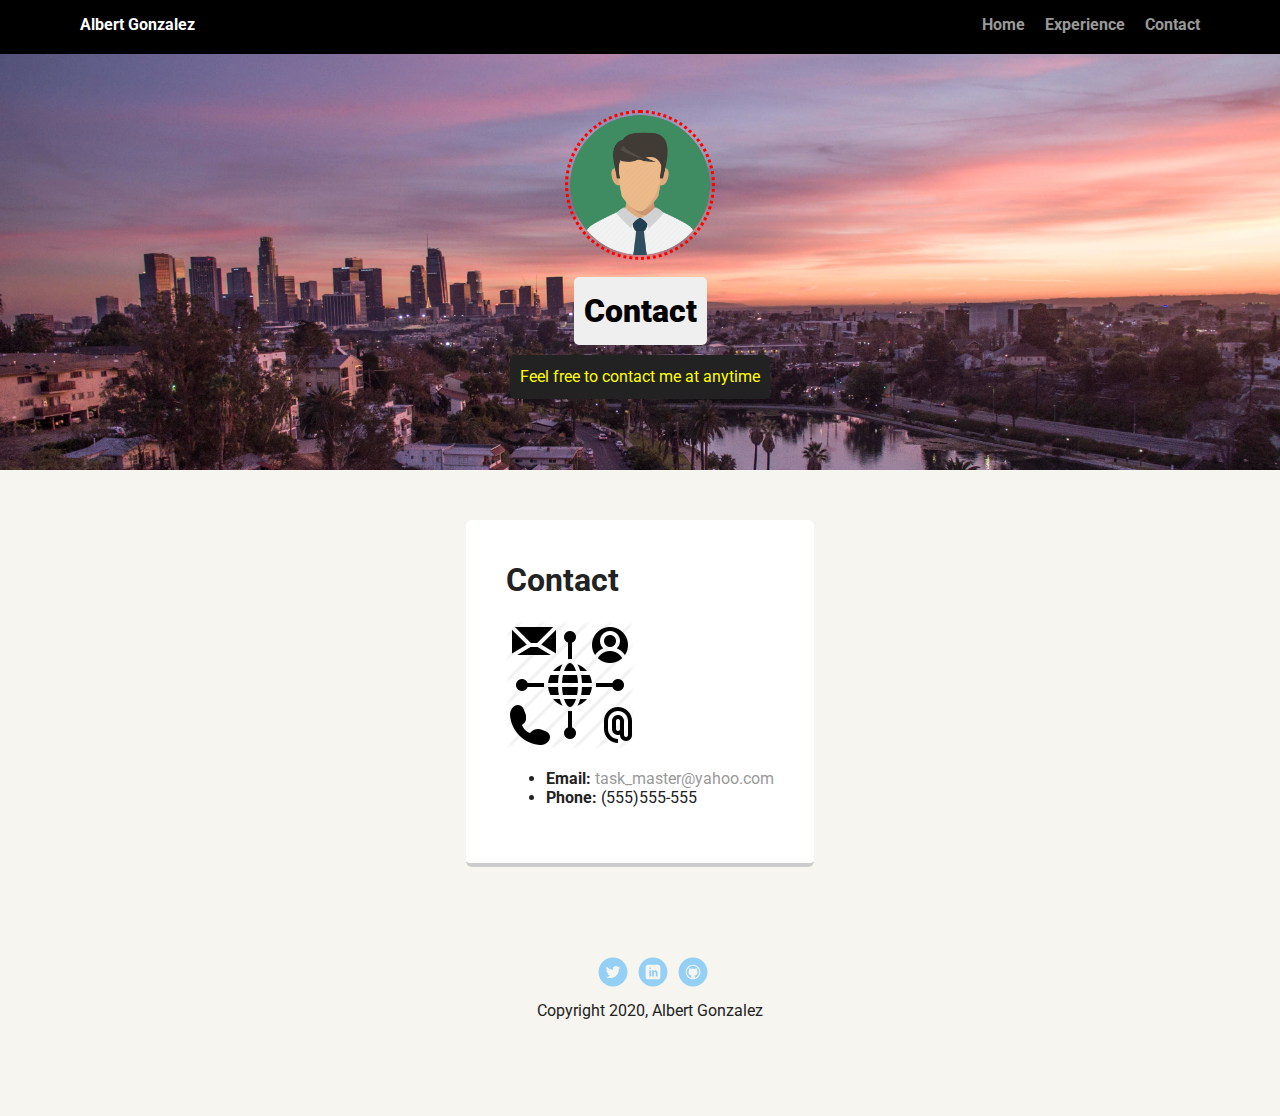
==== contact.html @ 724cc231 "Initial commit" ====
<!doctype html>
<html lang="en">
<head>
  <meta charset="utf-8">
  <title>Albert Gonzalez Profile</title>
  <meta name="viewport" content="width=device-width, initial-scale=1.0">
  <link rel="stylesheet" href="styles.css">
  <link href="https://fonts.googleapis.com/css?family=Muli%7CRoboto:400,300,500,700,900" rel="stylesheet"></head>
  <body>

    <div class="main-nav">
        <ul class="nav">
          <li class="name">Albert Gonzalez</li>
          <li><a href="index.html">Home</a></li>
          <li><a href="experience.html">Experience</a></li>
          <li><a href="contact.html">Contact</a></li>
        </ul>
    </div>

    <header>
      <img src="images/man.png" alt="Alberts Home Town" class="profile-image">
      <h1 class="tag name"><b>Contact</b></h1>
      <p class="tag location">Feel free to contact me at anytime</p>
    </header>


      <main class="flex">
        <section class="card">
          <h1>Contact</h1>
          <img src="images/contact.png" alt="contacts">
        <ul class="contact">
          <li><b>Email:</b><a href="mailto: task_master@yahoo.com"> task_master@yahoo.com</a></li>
          <li><b>Phone:</b> (555)555-555</li>
        </ul>
        </section> 

    </main>
    <footer>
      <ul>
        <li><a href="https://twitter.com/explore" class="social twitter">Twitter</a></li>
        <li><a href="https://www.linkedin.com/in/albert-gonzalez-a2baa3183/" class="social linkedin">LinkedIn</a></li>
        <li><a href="https://github.com/owlbeartoe" class="social github">Github</a></li>
      </ul>
      <p class="copyright">Copyright 2020, Albert Gonzalez</p>
    </footer>
  </body>
  </html>
---- styles.css ----
/* Global Layout Set-up */
* { 
  box-sizing: border-box;
}
  
body {
  margin: 0;
  padding: 0;
  text-align: center;
  font-family: 'Roboto', sans-serif;
  color: #222;
  background: #f7f5f0;
}
/* Link Styles */

a {
  text-decoration: none;
  color: #999;
}
a:hover {
  color: #6633ff;
}

/* Section Styles */

.main-nav {
  width: 100%;
  background: black;
  min-height: 30px;
  padding: 10px;
  position: fixed;
  text-align: center;
}
.nav {
  display: flex;
  justify-content: space-around;
  font-weight: 700;
  list-style-type: none;
  margin: 0 auto;
  padding: 0;
}

.nav .name {
    display: block;
    margin-right: auto;
    color: white;
}
.nav li {
  padding: 5px 10px 10px 10px;
}
.nav a {
  transition: all .5s;
}
.nav a:hover {
  color: red;
}

header {
  text-align: center;
  background: url('images/losangeles.jpg') no-repeat top center ;
  background-size: cover;
  overflow: hidden;
  padding-top: 60px;
}
header {
  line-height: 1.5;
}
header .profile-image {
  margin-top: 50px;
  width: 150px;
  height: 150px;
  border-radius: 100%;
  border: 3px dotted red;
  transition: all .5s;
}
header .profile-image:hover {
  transform: scale(1.3) rotate(-360deg);
  border: green;
}
.tag {
  background-color: #efefef;
  color: black;
  padding: 10px;
  border-radius: 5px;
  display: table;
  margin: 10px auto;
} 
.learning-image{
  border-radius: 50px;
}
.location {
  background-color: #222;
  color: yellow;
}
.card {
  margin: 30px;
  padding: 20px 40px 40px;
  max-width: 500px;
  text-align: left;
  background: #fff;
  border-bottom: 4px solid #ccc;
  border-radius: 6px;
  transition: all .5s;
}
.card:hover {
  border-color: #ff0310c5;
}

ul.skills {
  padding: 0;
  text-align: center;
}

.skills li {
  border-radius: 6px;
  display: inline-block;
  background: #ff9904;
  color: white;
  padding: 5px 10px;
  margin: 2px;
}

.skills li:nth-child(odd) {
  background: #0399ff;
}

footer {
  width: 100%;
  min-height: 30px;
  padding: 20px 0 40px 20px;
}

footer .copyright {
  top: -8px;
  font-size: .75em;
}

footer ul {
  list-style-type: none;
  margin: 0;
  padding: 0;
}

footer ul li {
  display: inline-block;
}

a.social {
  display: inline-block;
  text-indent: -9999px;
  margin-left: 5px;
  width: 30px;
  height: 30px;
  background-size: 30px 30px;
  opacity: .4;
  transition: all .5s;
}
a.twitter {
  background-image: url(images/twitter.svg);
}
a.linkedin {
  background-image: url(images/linkedin.svg);
}
a.github {
  background-image: url(images/github.svg);
}
a.social:hover {
  opacity: 1;
}
.clearfix {
  clear: both;
}



/* Styles for larger screens */
@media screen and (min-width: 720px) {
  
  .flex {
      display: -ms-flexbox;      /* TWEENER - IE 10 */
      display: flex; 
      max-width: 1200px;
      -ms-flex-pack: distribute;
      justify-content: space-around;
      margin: 0 auto;
  }

  header {
    min-height: 470px;
  }

  .nav {
    max-width: 1200px;
    padding: 0 30px;
  }


  main {
    padding-top: 20px;
  }

  main p {
    line-height: 1.6em;
  }

  footer {
    font-size: 1.3em;
    max-width: 1200px;
    margin: 40px auto;
  }

}
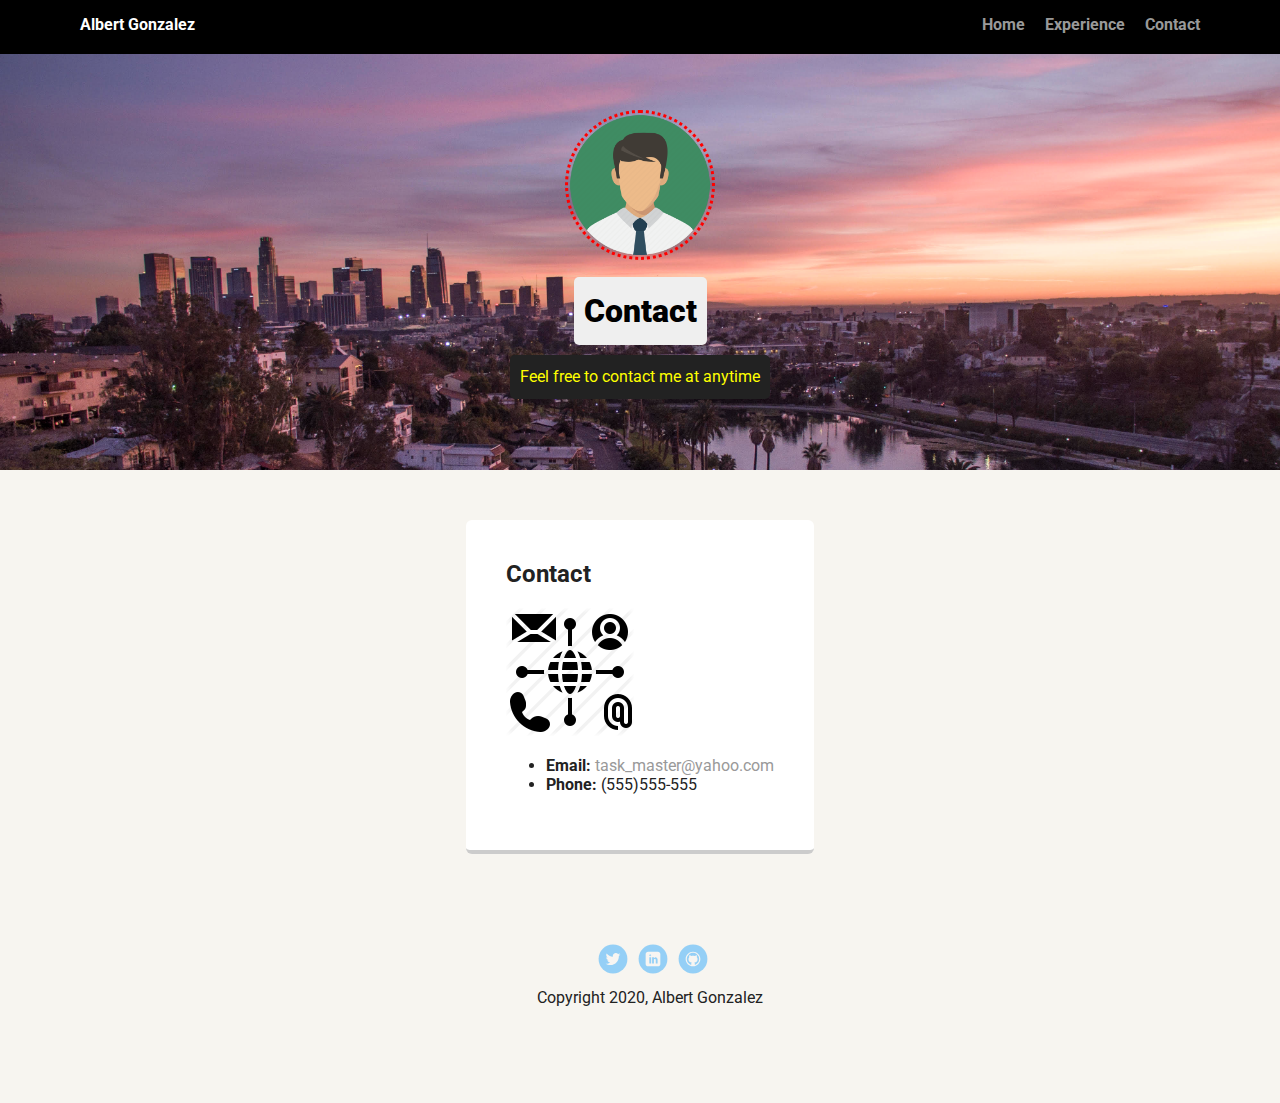
==== commit addc5939: "Initial commit" ====
--- a/contact.html
+++ b/contact.html
@@ -8,14 +8,14 @@
   <link href="https://fonts.googleapis.com/css?family=Muli%7CRoboto:400,300,500,700,900" rel="stylesheet"></head>
   <body>
 
-    <div class="main-nav">
+    <nav class="main-nav">
         <ul class="nav">
           <li class="name">Albert Gonzalez</li>
           <li><a href="index.html">Home</a></li>
           <li><a href="experience.html">Experience</a></li>
           <li><a href="contact.html">Contact</a></li>
         </ul>
-    </div>
+    </nav>
 
     <header>
       <img src="images/man.png" alt="Alberts Home Town" class="profile-image">
@@ -26,10 +26,10 @@
 
       <main class="flex">
         <section class="card">
-          <h1>Contact</h1>
+          <h2>Contact</h2>
           <img src="images/contact.png" alt="contacts">
         <ul class="contact">
-          <li><b>Email:</b><a href="mailto: task_master@yahoo.com"> task_master@yahoo.com</a></li>
+          <li><b>Email:</b><a href="mailto:task_master@yahoo.com"> task_master@yahoo.com</a></li>
           <li><b>Phone:</b> (555)555-555</li>
         </ul>
         </section> 
